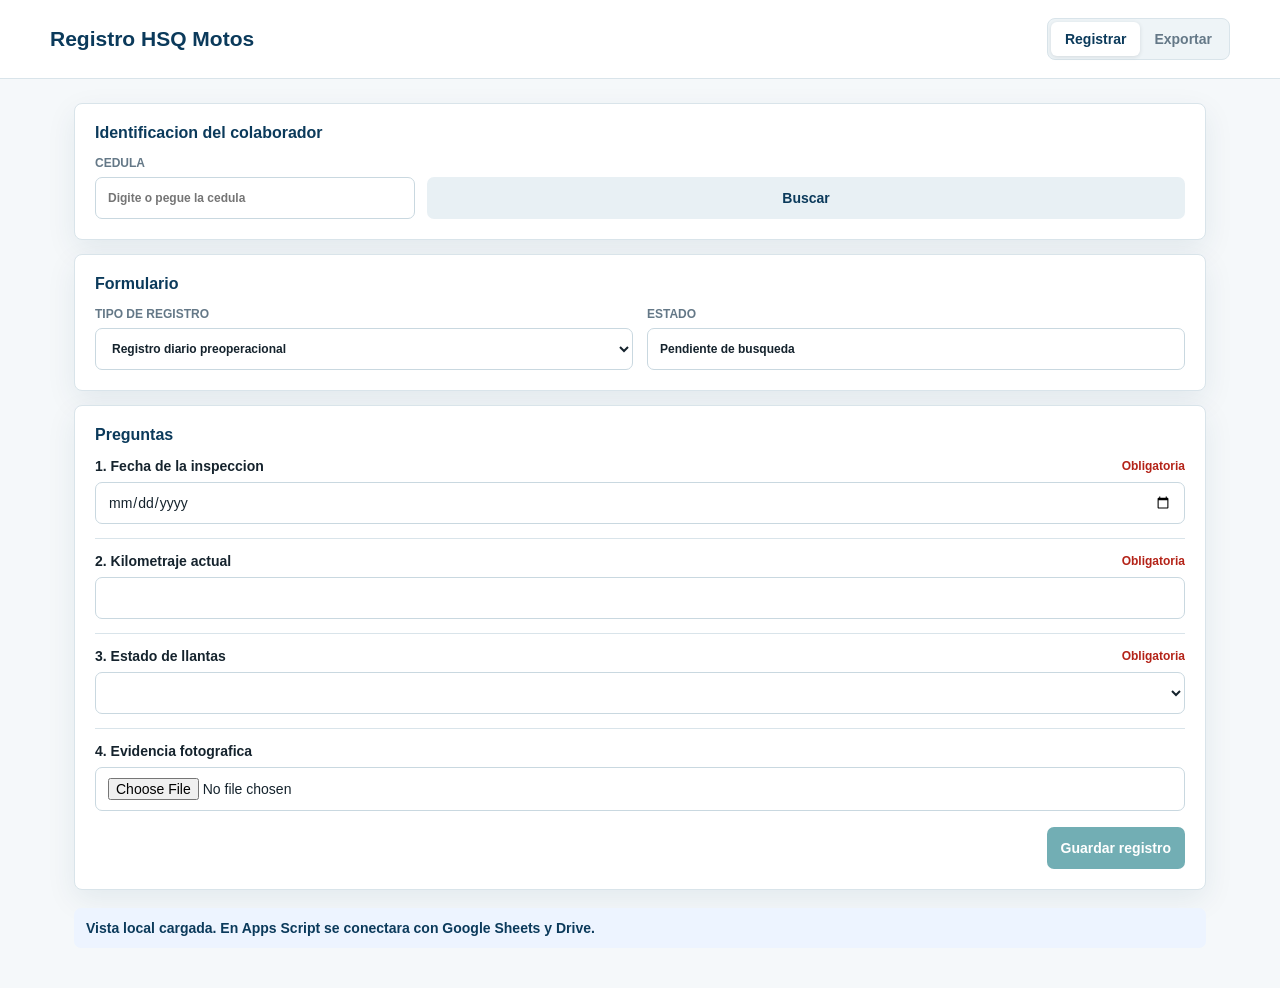
==== apps-script/Index.html @ 52447313 "Initial HSQ motorcycle registry app" ====
<!doctype html>
<html lang="es">
<head>
  <base target="_top">
  <meta charset="utf-8">
  <meta name="viewport" content="width=device-width, initial-scale=1">
  <title>Registro HSQ Motos</title>
  <style>
    :root {
      --bg: #f5f8fa;
      --panel: #ffffff;
      --text: #15232d;
      --muted: #647887;
      --line: #d9e4ea;
      --navy: #0b3a5b;
      --teal: #006d77;
      --teal-soft: #e3f4f3;
      --danger: #b42318;
      --ok: #087443;
      --shadow: 0 10px 30px rgba(11, 58, 91, 0.08);
    }

    * { box-sizing: border-box; }

    body {
      margin: 0;
      background: var(--bg);
      color: var(--text);
      font-family: Inter, "Segoe UI", Roboto, Arial, sans-serif;
      font-size: 14px;
    }

    header {
      background: var(--panel);
      border-bottom: 1px solid var(--line);
      padding: 18px 24px;
      position: sticky;
      top: 0;
      z-index: 5;
    }

    .header-inner {
      align-items: center;
      display: flex;
      gap: 20px;
      justify-content: space-between;
      margin: 0 auto;
      max-width: 1180px;
    }

    h1 {
      font-size: 21px;
      line-height: 1.2;
      margin: 0;
      color: var(--navy);
    }

    .tabs {
      background: #eef4f7;
      border: 1px solid var(--line);
      border-radius: 8px;
      display: flex;
      padding: 3px;
    }

    .tab {
      background: transparent;
      border: 0;
      border-radius: 6px;
      color: var(--muted);
      cursor: pointer;
      font: inherit;
      font-weight: 700;
      padding: 9px 14px;
    }

    .tab.active {
      background: var(--panel);
      color: var(--navy);
      box-shadow: 0 1px 4px rgba(21, 35, 45, 0.12);
    }

    main {
      display: grid;
      gap: 18px;
      margin: 24px auto 40px;
      max-width: 1180px;
      padding: 0 24px;
    }

    .panel {
      background: var(--panel);
      border: 1px solid var(--line);
      border-radius: 8px;
      box-shadow: var(--shadow);
      padding: 20px;
    }

    .grid {
      display: grid;
      gap: 14px;
    }

    .grid.two {
      grid-template-columns: repeat(2, minmax(0, 1fr));
    }

    .grid.three {
      grid-template-columns: repeat(3, minmax(0, 1fr));
    }

    label {
      color: var(--muted);
      display: grid;
      font-size: 12px;
      font-weight: 800;
      gap: 7px;
      letter-spacing: 0;
      text-transform: uppercase;
    }

    input,
    select,
    textarea {
      background: #fff;
      border: 1px solid #c9d8e0;
      border-radius: 7px;
      color: var(--text);
      font: inherit;
      min-height: 42px;
      padding: 10px 12px;
      width: 100%;
    }

    textarea {
      min-height: 92px;
      resize: vertical;
    }

    button.primary,
    button.secondary {
      border: 0;
      border-radius: 7px;
      cursor: pointer;
      font: inherit;
      font-weight: 800;
      min-height: 42px;
      padding: 10px 14px;
    }

    button.primary {
      background: var(--teal);
      color: #fff;
    }

    button.secondary {
      background: #e8f0f4;
      color: var(--navy);
    }

    button:disabled {
      cursor: not-allowed;
      opacity: 0.55;
    }

    .inline {
      align-items: end;
      display: grid;
      gap: 12px;
      grid-template-columns: minmax(220px, 320px) auto;
    }

    .person {
      background: var(--teal-soft);
      border: 1px solid #b6dddb;
      border-radius: 8px;
      display: none;
      gap: 10px;
      grid-template-columns: repeat(4, minmax(0, 1fr));
      padding: 14px;
    }

    .person.visible { display: grid; }

    .person strong {
      color: var(--navy);
      display: block;
      font-size: 12px;
      margin-bottom: 3px;
    }

    .question {
      border-top: 1px solid var(--line);
      display: grid;
      gap: 8px;
      padding-top: 14px;
    }

    .question:first-child {
      border-top: 0;
      padding-top: 0;
    }

    .question-title {
      align-items: center;
      display: flex;
      gap: 8px;
      justify-content: space-between;
    }

    .question-title span {
      color: var(--text);
      font-weight: 800;
      text-transform: none;
    }

    .required {
      color: var(--danger);
      font-size: 12px;
      font-weight: 800;
    }

    .hint {
      color: var(--muted);
      font-size: 12px;
      line-height: 1.4;
    }

    .checks {
      display: flex;
      flex-wrap: wrap;
      gap: 8px;
    }

    .checks label {
      align-items: center;
      background: #f7fafb;
      border: 1px solid var(--line);
      border-radius: 7px;
      display: flex;
      flex-direction: row;
      font-size: 13px;
      font-weight: 700;
      gap: 7px;
      min-height: 38px;
      padding: 8px 10px;
      text-transform: none;
    }

    .checks input {
      min-height: 0;
      width: auto;
    }

    .status {
      border-radius: 7px;
      display: none;
      font-weight: 800;
      padding: 12px;
    }

    .status.visible { display: block; }
    .status.ok { background: #e6f6ee; color: var(--ok); }
    .status.error { background: #feece9; color: var(--danger); }
    .status.info { background: #edf4ff; color: var(--navy); }

    .section-title {
      color: var(--navy);
      font-size: 16px;
      font-weight: 900;
      margin: 0 0 14px;
    }

    .hidden { display: none; }

    .actions {
      align-items: center;
      display: flex;
      gap: 10px;
      justify-content: flex-end;
      margin-top: 16px;
    }

    @media (max-width: 760px) {
      .header-inner,
      .grid.two,
      .grid.three,
      .inline,
      .person {
        grid-template-columns: 1fr;
      }

      .header-inner {
        align-items: stretch;
        display: grid;
      }

      main { padding: 0 14px; }
    }
  </style>
</head>
<body>
  <header>
    <div class="header-inner">
      <h1>Registro HSQ Motos</h1>
      <nav class="tabs" aria-label="Modulos">
        <button class="tab active" data-view="registro" type="button">Registrar</button>
        <button class="tab" data-view="exportar" type="button">Exportar</button>
      </nav>
    </div>
  </header>

  <main>
    <section id="view-registro" class="grid">
      <div class="panel">
        <p class="section-title">Identificacion del colaborador</p>
        <div class="inline">
          <label>Cedula
            <input id="cedula" inputmode="numeric" autocomplete="off" placeholder="Digite o pegue la cedula">
          </label>
          <button id="buscar" class="secondary" type="button">Buscar</button>
        </div>
        <div id="persona" class="person" aria-live="polite"></div>
      </div>

      <div class="panel">
        <p class="section-title">Formulario</p>
        <div class="grid two">
          <label>Tipo de registro
            <select id="formulario"></select>
          </label>
          <label>Estado
            <input id="estado" readonly value="Pendiente de busqueda">
          </label>
        </div>
      </div>

      <form id="registroForm" class="panel">
        <p class="section-title">Preguntas</p>
        <div id="questions" class="grid"></div>
        <div class="actions">
          <button id="guardar" class="primary" type="submit" disabled>Guardar registro</button>
        </div>
      </form>
    </section>

    <section id="view-exportar" class="panel hidden">
      <p class="section-title">Exportar respuestas</p>
      <div class="grid three">
        <label>Fecha inicial
          <input id="fechaInicio" type="date">
        </label>
        <label>Fecha final
          <input id="fechaFin" type="date">
        </label>
        <label>Formulario
          <select id="filtroFormularios" multiple size="4"></select>
        </label>
      </div>
      <div class="grid two" style="margin-top:14px">
        <label>Proyecto(s)
          <select id="filtroProyectos" multiple size="8"></select>
        </label>
        <label>Resultado
          <textarea readonly id="exportResult" placeholder="Aqui aparecera el enlace del exportable generado."></textarea>
        </label>
      </div>
      <div class="actions">
        <button id="exportar" class="primary" type="button">Generar exportable</button>
      </div>
    </section>

    <div id="status" class="status"></div>
  </main>

  <script>
    const state = {
      bootstrap: { formularios: [], proyectos: [] },
      persona: null,
      formData: null,
    };

    const demo = typeof google === 'undefined' || !google.script || !google.script.run;

    const $ = (id) => document.getElementById(id);

    document.querySelectorAll('.tab').forEach((tab) => {
      tab.addEventListener('click', () => {
        document.querySelectorAll('.tab').forEach((t) => t.classList.remove('active'));
        tab.classList.add('active');
        const view = tab.dataset.view;
        $('view-registro').classList.toggle('hidden', view !== 'registro');
        $('view-exportar').classList.toggle('hidden', view !== 'exportar');
      });
    });

    $('buscar').addEventListener('click', buscarPersona);
    $('formulario').addEventListener('change', cargarFormulario);
    $('registroForm').addEventListener('submit', guardarRegistro);
    $('exportar').addEventListener('click', generarExportable);

    init();

    function init() {
      if (demo) {
        state.bootstrap = demoBootstrap();
        fillBootstrap();
        showStatus('Vista local cargada. En Apps Script se conectara con Google Sheets y Drive.', 'info');
        cargarFormulario();
        return;
      }
      callServer('getBootstrap')
        .then((data) => {
          state.bootstrap = data;
          fillBootstrap();
          return cargarFormulario();
        })
        .catch(showError);
    }

    function fillBootstrap() {
      fillSelect($('formulario'), state.bootstrap.formularios, 'id_formulario', 'nombre_formulario');
      fillSelect($('filtroFormularios'), state.bootstrap.formularios, 'id_formulario', 'nombre_formulario');
      fillSelect($('filtroProyectos'), state.bootstrap.proyectos, 'proyecto_id', 'proyecto');
      const today = new Date().toISOString().slice(0, 10);
      $('fechaInicio').value = today;
      $('fechaFin').value = today;
    }

    function fillSelect(select, rows, valueKey, labelKey) {
      select.innerHTML = rows.map((row) => {
        const value = escapeHtml(row[valueKey]);
        const label = escapeHtml(row[labelKey]);
        return `<option value="${value}">${label}</option>`;
      }).join('');
    }

    function buscarPersona() {
      const cedula = $('cedula').value.trim();
      if (!cedula) return showStatus('Digite una cedula.', 'error');
      if (demo) {
        renderPersona({
          encontrado: true,
          activo: true,
          mensaje: 'Activo habilitado para registro.',
          datos: {
            cedula,
            nombre: 'EJEMPLO COLABORADOR',
            cargo: 'QUICKER - MENSAJERO',
            proyecto: 'Proyecto de ejemplo',
            ciudad: 'MEDELLIN',
            placa_moto: 'ABC12D',
          },
        });
        return;
      }
      callServer('buscarActivo', cedula).then(renderPersona).catch(showError);
    }

    function renderPersona(resp) {
      if (!resp.encontrado) {
        state.persona = null;
        $('persona').classList.remove('visible');
        $('estado').value = resp.mensaje;
        $('guardar').disabled = true;
        return showStatus(resp.mensaje, 'error');
      }
      state.persona = resp.datos;
      $('persona').innerHTML = [
        info('Nombre', resp.datos.nombre),
        info('Proyecto', resp.datos.proyecto),
        info('Ciudad', resp.datos.ciudad),
        info('Cargo', resp.datos.cargo),
      ].join('');
      $('persona').classList.add('visible');
      $('estado').value = resp.mensaje;
      $('guardar').disabled = !resp.activo;
      showStatus(resp.mensaje, resp.activo ? 'ok' : 'error');
    }

    function info(label, value) {
      return `<div><strong>${escapeHtml(label)}</strong>${escapeHtml(value || '')}</div>`;
    }

    function cargarFormulario() {
      const id = $('formulario').value;
      if (!id) return Promise.resolve();
      if (demo) {
        state.formData = demoFormData(id);
        renderQuestions();
        return Promise.resolve();
      }
      return callServer('cargarFormulario', id)
        .then((data) => {
          state.formData = data;
          renderQuestions();
        })
        .catch(showError);
    }

    function renderQuestions() {
      const data = state.formData;
      if (!data) return;
      $('questions').innerHTML = data.preguntas.map(renderQuestion).join('');
    }

    function renderQuestion(q) {
      const required = String(q.obligatorio).toUpperCase() === 'SI';
      const label = `
        <div class="question-title">
          <span>${escapeHtml(q.orden)}. ${escapeHtml(q.pregunta)}</span>
          ${required ? '<b class="required">Obligatoria</b>' : ''}
        </div>`;
      const help = q.ayuda ? `<div class="hint">${escapeHtml(q.ayuda)}</div>` : '';
      return `<div class="question" data-question="${escapeHtml(q.id_pregunta)}">${label}${renderInput(q, required)}${help}</div>`;
    }

    function renderInput(q, required) {
      const id = escapeHtml(q.id_pregunta);
      const req = required ? 'required' : '';
      const options = state.formData.opciones[q.grupo_opciones] || [];
      if (q.tipo_respuesta === 'parrafo') return `<textarea name="${id}" ${req}></textarea>`;
      if (q.tipo_respuesta === 'numero') return `<input name="${id}" type="number" ${req}>`;
      if (q.tipo_respuesta === 'fecha') return `<input name="${id}" type="date" ${req}>`;
      if (q.tipo_respuesta === 'hora') return `<input name="${id}" type="time" ${req}>`;
      if (q.tipo_respuesta === 'archivo') return `<input name="${id}" type="file" accept="image/*,.pdf" ${req}>`;
      if (q.tipo_respuesta === 'si_no') {
        return `<select name="${id}" ${req}><option value=""></option><option>SI</option><option>NO</option></select>`;
      }
      if (q.tipo_respuesta === 'desplegable') {
        return `<select name="${id}" ${req}><option value=""></option>${options.map((o) => `<option>${escapeHtml(o)}</option>`).join('')}</select>`;
      }
      if (q.tipo_respuesta === 'checkbox') {
        return `<div class="checks">${options.map((o) => `<label><input type="checkbox" name="${id}" value="${escapeHtml(o)}">${escapeHtml(o)}</label>`).join('')}</div>`;
      }
      return `<input name="${id}" type="text" ${req}>`;
    }

    async function guardarRegistro(event) {
      event.preventDefault();
      if (!state.persona) return showStatus('Primero busque una cedula activa.', 'error');
      const form = event.currentTarget;
      const respuestas = {};
      const archivos = [];

      for (const q of state.formData.preguntas) {
        const nodes = Array.from(form.querySelectorAll(`[name="${cssEscape(q.id_pregunta)}"]`));
        if (q.tipo_respuesta === 'checkbox') {
          respuestas[q.id_pregunta] = nodes.filter((n) => n.checked).map((n) => n.value);
        } else if (q.tipo_respuesta === 'archivo') {
          const file = nodes[0] && nodes[0].files[0];
          if (file) archivos.push(await fileToPayload(q.id_pregunta, file));
        } else {
          respuestas[q.id_pregunta] = nodes[0] ? nodes[0].value : '';
        }
      }

      const payload = {
        cedula: $('cedula').value.trim(),
        id_formulario: $('formulario').value,
        respuestas,
        archivos,
      };

      $('guardar').disabled = true;
      showStatus('Guardando registro...', 'info');
      if (demo) {
        setTimeout(() => {
          $('guardar').disabled = false;
          showStatus('Registro demo guardado correctamente.', 'ok');
        }, 500);
        return;
      }
      callServer('guardarRegistro', payload)
        .then((resp) => {
          form.reset();
          showStatus(`Registro ${resp.idRegistro} guardado. Estado: ${resp.estado}`, resp.alertas.length ? 'info' : 'ok');
        })
        .catch(showError)
        .finally(() => {
          $('guardar').disabled = false;
        });
    }

    function generarExportable() {
      const filtros = {
        fechaInicio: $('fechaInicio').value,
        fechaFin: $('fechaFin').value,
        proyectos: selectedValues($('filtroProyectos')),
        formularios: selectedValues($('filtroFormularios')),
      };
      $('exportResult').value = 'Generando exportable...';
      if (demo) {
        $('exportResult').value = 'Demo: en Apps Script aqui se mostrara el enlace de descarga CSV.';
        return;
      }
      callServer('generarExportable', filtros)
        .then((resp) => {
          $('exportResult').value = `${resp.nombre}\nFilas: ${resp.filas}\nColumnas: ${resp.columnas}\n${resp.url}`;
        })
        .catch((err) => {
          $('exportResult').value = err.message || String(err);
        });
    }

    function selectedValues(select) {
      return Array.from(select.selectedOptions).map((o) => o.value);
    }

    function fileToPayload(idPregunta, file) {
      return new Promise((resolve, reject) => {
        const reader = new FileReader();
        reader.onload = () => resolve({
          id_pregunta: idPregunta,
          nombre: file.name,
          tipo: file.type,
          dataUrl: reader.result,
        });
        reader.onerror = reject;
        reader.readAsDataURL(file);
      });
    }

    function callServer(name, ...args) {
      return new Promise((resolve, reject) => {
        google.script.run
          .withSuccessHandler(resolve)
          .withFailureHandler(reject)[name](...args);
      });
    }

    function showStatus(message, type) {
      const node = $('status');
      node.className = `status visible ${type}`;
      node.textContent = message;
    }

    function showError(err) {
      showStatus(err && err.message ? err.message : String(err), 'error');
    }

    function escapeHtml(value) {
      return String(value ?? '').replace(/[&<>"']/g, (c) => ({
        '&': '&amp;',
        '<': '&lt;',
        '>': '&gt;',
        '"': '&quot;',
        "'": '&#39;',
      }[c]));
    }

    function cssEscape(value) {
      return String(value).replace(/"/g, '\\"');
    }

    function demoBootstrap() {
      return {
        formularios: [
          { id_formulario: 'PREOPERACIONAL', nombre_formulario: 'Registro diario preoperacional' },
          { id_formulario: 'LIMPIEZA_MOTO', nombre_formulario: 'Limpieza y desinfeccion de la moto' },
        ],
        proyectos: [
          { proyecto_id: '432', proyecto: 'ICONTEC - INT. COL NORMAS TECNICAS' },
          { proyecto_id: '440', proyecto: 'GASES LINDE COLOMBIA S.A.' },
        ],
      };
    }

    function demoFormData(id) {
      const common = {
        formulario: { id_formulario: id },
        opciones: {
          cumple_no_cumple_na: ['Cumple', 'No cumple', 'No aplica'],
          nivel_combustible: ['Lleno', 'Medio', 'Bajo'],
          productos_limpieza: ['Agua y jabon', 'Desinfectante', 'Alcohol', 'Otro'],
        },
      };
      common.preguntas = id === 'PREOPERACIONAL'
        ? [
          { id_pregunta: 'PRE_001', orden: 1, pregunta: 'Fecha de la inspeccion', tipo_respuesta: 'fecha', obligatorio: 'SI' },
          { id_pregunta: 'PRE_003', orden: 2, pregunta: 'Kilometraje actual', tipo_respuesta: 'numero', obligatorio: 'SI' },
          { id_pregunta: 'PRE_005', orden: 3, pregunta: 'Estado de llantas', tipo_respuesta: 'desplegable', obligatorio: 'SI', grupo_opciones: 'cumple_no_cumple_na' },
          { id_pregunta: 'PRE_013', orden: 4, pregunta: 'Evidencia fotografica', tipo_respuesta: 'archivo', obligatorio: 'NO' },
        ]
        : [
          { id_pregunta: 'LIM_001', orden: 1, pregunta: 'Fecha de limpieza', tipo_respuesta: 'fecha', obligatorio: 'SI' },
          { id_pregunta: 'LIM_008', orden: 2, pregunta: 'Productos utilizados', tipo_respuesta: 'checkbox', obligatorio: 'SI', grupo_opciones: 'productos_limpieza' },
          { id_pregunta: 'LIM_010', orden: 3, pregunta: 'Evidencia despues de la limpieza', tipo_respuesta: 'archivo', obligatorio: 'SI' },
        ];
      return common;
    }
  </script>
</body>
</html>
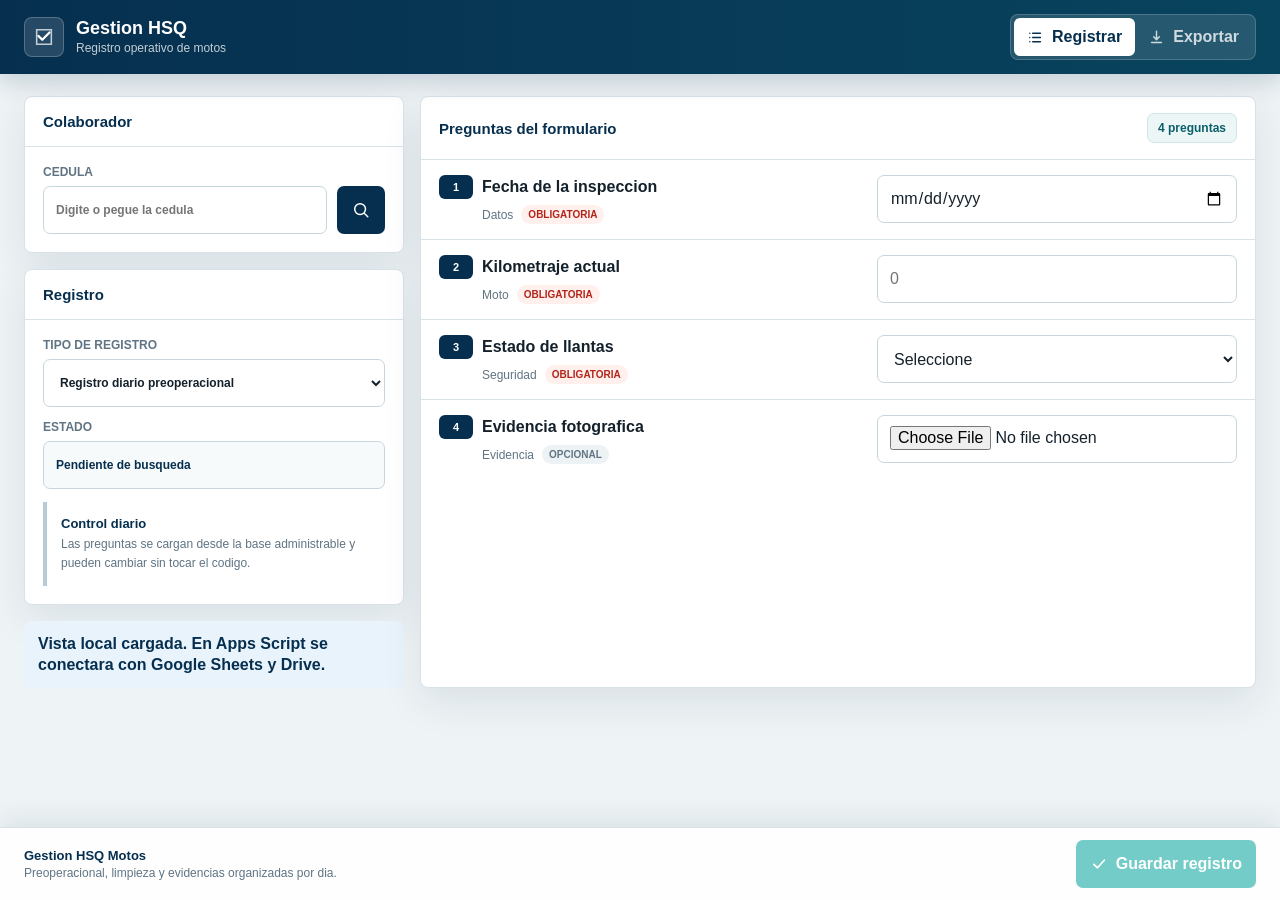
==== commit 0d43086d: "Improve mobile readability for couriers" ====
--- a/apps-script/Index.html
+++ b/apps-script/Index.html
@@ -4,118 +4,207 @@
   <base target="_top">
   <meta charset="utf-8">
   <meta name="viewport" content="width=device-width, initial-scale=1">
-  <title>Registro HSQ Motos</title>
+  <title>Gestion HSQ</title>
   <style>
     :root {
-      --bg: #f5f8fa;
-      --panel: #ffffff;
-      --text: #15232d;
-      --muted: #647887;
-      --line: #d9e4ea;
-      --navy: #0b3a5b;
-      --teal: #006d77;
-      --teal-soft: #e3f4f3;
+      --bg: #eef3f5;
+      --surface: #ffffff;
+      --surface-2: #f7fafb;
+      --ink: #14212b;
+      --muted: #607483;
+      --line: #d8e3e8;
+      --line-strong: #b8cbd4;
+      --brand: #062f4f;
+      --brand-2: #0b5e6b;
+      --accent: #00a399;
+      --accent-dark: #007f78;
+      --success: #087443;
       --danger: #b42318;
-      --ok: #087443;
-      --shadow: 0 10px 30px rgba(11, 58, 91, 0.08);
+      --warning: #b7791f;
+      --shadow: 0 14px 40px rgba(6, 47, 79, 0.09);
+      --radius: 8px;
+      --touch-control: 60px;
     }
 
     * { box-sizing: border-box; }
+
+    html { min-height: 100%; }
 
     body {
       margin: 0;
+      min-height: 100%;
       background: var(--bg);
-      color: var(--text);
-      font-family: Inter, "Segoe UI", Roboto, Arial, sans-serif;
-      font-size: 14px;
-    }
-
-    header {
-      background: var(--panel);
-      border-bottom: 1px solid var(--line);
-      padding: 18px 24px;
+      color: var(--ink);
+      font-family: "Segoe UI", Roboto, Arial, sans-serif;
+      font-size: 16px;
+      letter-spacing: 0;
+      overflow-x: hidden;
+    }
+
+    button,
+    input,
+    select,
+    textarea {
+      font: inherit;
+    }
+
+    .app-shell {
+      min-height: 100vh;
+      padding-bottom: 86px;
+    }
+
+    .topbar {
+      background: linear-gradient(90deg, var(--brand), #08445e);
+      color: #fff;
       position: sticky;
       top: 0;
-      z-index: 5;
-    }
-
-    .header-inner {
+      z-index: 10;
+      box-shadow: 0 8px 24px rgba(6, 47, 79, 0.18);
+    }
+
+    .topbar-inner {
+      align-items: center;
+      display: grid;
+      gap: 18px;
+      grid-template-columns: 1fr auto;
+      margin: 0 auto;
+      max-width: 1280px;
+      padding: 14px 24px;
+    }
+
+    .brand {
       align-items: center;
       display: flex;
-      gap: 20px;
-      justify-content: space-between;
-      margin: 0 auto;
-      max-width: 1180px;
-    }
-
-    h1 {
-      font-size: 21px;
-      line-height: 1.2;
+      gap: 12px;
+      min-width: 0;
+    }
+
+    .brand-mark {
+      align-items: center;
+      background: rgba(255, 255, 255, 0.13);
+      border: 1px solid rgba(255, 255, 255, 0.22);
+      border-radius: 8px;
+      display: grid;
+      height: 40px;
+      justify-items: center;
+      width: 40px;
+    }
+
+    .brand-mark svg {
+      height: 22px;
+      width: 22px;
+    }
+
+    .brand h1 {
+      font-size: 18px;
+      line-height: 1.1;
       margin: 0;
-      color: var(--navy);
+    }
+
+    .brand p {
+      color: rgba(255, 255, 255, 0.76);
+      font-size: 12px;
+      margin: 3px 0 0;
     }
 
     .tabs {
-      background: #eef4f7;
-      border: 1px solid var(--line);
+      background: rgba(255, 255, 255, 0.12);
+      border: 1px solid rgba(255, 255, 255, 0.18);
       border-radius: 8px;
       display: flex;
       padding: 3px;
     }
 
     .tab {
+      align-items: center;
       background: transparent;
       border: 0;
       border-radius: 6px;
-      color: var(--muted);
+      color: rgba(255, 255, 255, 0.78);
       cursor: pointer;
-      font: inherit;
-      font-weight: 700;
-      padding: 9px 14px;
+      display: inline-flex;
+      font-weight: 800;
+      gap: 8px;
+      min-height: 38px;
+      padding: 8px 13px;
+    }
+
+    .tab svg {
+      height: 17px;
+      width: 17px;
     }
 
     .tab.active {
-      background: var(--panel);
-      color: var(--navy);
-      box-shadow: 0 1px 4px rgba(21, 35, 45, 0.12);
+      background: #fff;
+      color: var(--brand);
     }
 
     main {
+      margin: 0 auto;
+      max-width: 1280px;
+      padding: 22px 24px 0;
+    }
+
+    .workgrid {
       display: grid;
-      gap: 18px;
-      margin: 24px auto 40px;
-      max-width: 1180px;
-      padding: 0 24px;
+      gap: 16px;
+      grid-template-columns: minmax(280px, 380px) minmax(0, 1fr);
+    }
+
+    .stack {
+      display: grid;
+      gap: 16px;
     }
 
     .panel {
-      background: var(--panel);
+      background: var(--surface);
       border: 1px solid var(--line);
-      border-radius: 8px;
+      border-radius: var(--radius);
       box-shadow: var(--shadow);
-      padding: 20px;
-    }
-
-    .grid {
+      min-width: 0;
+    }
+
+    .panel-head {
+      align-items: center;
+      border-bottom: 1px solid var(--line);
+      display: flex;
+      flex-wrap: wrap;
+      gap: 12px;
+      justify-content: space-between;
+      padding: 16px 18px;
+    }
+
+    .panel-title {
+      color: var(--brand);
+      font-size: 15px;
+      font-weight: 900;
+      margin: 0;
+    }
+
+    .panel-body {
+      padding: 18px;
+    }
+
+    .field-grid {
       display: grid;
-      gap: 14px;
-    }
-
-    .grid.two {
+      gap: 13px;
+    }
+
+    .field-grid.two {
       grid-template-columns: repeat(2, minmax(0, 1fr));
     }
 
-    .grid.three {
+    .field-grid.three {
       grid-template-columns: repeat(3, minmax(0, 1fr));
     }
 
-    label {
+    label.field {
       color: var(--muted);
       display: grid;
       font-size: 12px;
-      font-weight: 800;
+      font-weight: 900;
       gap: 7px;
-      letter-spacing: 0;
+      min-width: 0;
       text-transform: uppercase;
     }
 
@@ -123,13 +212,27 @@
     select,
     textarea {
       background: #fff;
-      border: 1px solid #c9d8e0;
+      border: 1px solid #c7d6de;
       border-radius: 7px;
-      color: var(--text);
-      font: inherit;
-      min-height: 42px;
+      color: var(--ink);
+      min-height: 48px;
+      min-width: 0;
+      outline: none;
       padding: 10px 12px;
       width: 100%;
+    }
+
+    input:focus,
+    select:focus,
+    textarea:focus {
+      border-color: var(--accent);
+      box-shadow: 0 0 0 3px rgba(0, 163, 153, 0.14);
+    }
+
+    input[readonly] {
+      background: var(--surface-2);
+      color: var(--brand);
+      font-weight: 800;
     }
 
     textarea {
@@ -137,25 +240,54 @@
       resize: vertical;
     }
 
-    button.primary,
-    button.secondary {
+    .lookup-row {
+      align-items: end;
+      display: grid;
+      gap: 10px;
+      grid-template-columns: minmax(0, 1fr) 48px;
+    }
+
+    .icon-button,
+    .primary,
+    .secondary {
+      align-items: center;
       border: 0;
       border-radius: 7px;
       cursor: pointer;
-      font: inherit;
-      font-weight: 800;
-      min-height: 42px;
+      display: inline-flex;
+      font-weight: 900;
+      gap: 8px;
+      justify-content: center;
+      min-height: 48px;
       padding: 10px 14px;
     }
 
-    button.primary {
-      background: var(--teal);
+    .icon-button {
+      background: var(--brand);
       color: #fff;
-    }
-
-    button.secondary {
-      background: #e8f0f4;
-      color: var(--navy);
+      padding: 0;
+    }
+
+    .icon-button svg,
+    .primary svg,
+    .secondary svg {
+      height: 18px;
+      width: 18px;
+    }
+
+    .primary {
+      background: var(--accent);
+      color: #fff;
+    }
+
+    .primary:hover,
+    .icon-button:hover {
+      background: var(--accent-dark);
+    }
+
+    .secondary {
+      background: #e8f0f3;
+      color: var(--brand);
     }
 
     button:disabled {
@@ -163,61 +295,150 @@
       opacity: 0.55;
     }
 
-    .inline {
-      align-items: end;
-      display: grid;
-      gap: 12px;
-      grid-template-columns: minmax(220px, 320px) auto;
-    }
-
     .person {
-      background: var(--teal-soft);
-      border: 1px solid #b6dddb;
-      border-radius: 8px;
+      border-top: 1px solid var(--line);
       display: none;
       gap: 10px;
-      grid-template-columns: repeat(4, minmax(0, 1fr));
+      margin-top: 16px;
+      padding-top: 16px;
+    }
+
+    .person.visible {
+      display: grid;
+    }
+
+    .data-line {
+      background: var(--surface-2);
+      border: 1px solid var(--line);
+      border-radius: 7px;
+      padding: 10px;
+    }
+
+    .data-line strong {
+      color: var(--muted);
+      display: block;
+      font-size: 10px;
+      margin-bottom: 4px;
+      text-transform: uppercase;
+    }
+
+    .data-line span {
+      color: var(--ink);
+      font-weight: 800;
+      overflow-wrap: anywhere;
+    }
+
+    .status-card {
+      border-left: 4px solid var(--line-strong);
       padding: 14px;
     }
 
-    .person.visible { display: grid; }
-
-    .person strong {
-      color: var(--navy);
+    .status-card strong {
+      color: var(--brand);
       display: block;
+      font-size: 13px;
+      margin-bottom: 3px;
+    }
+
+    .status-card span {
+      color: var(--muted);
       font-size: 12px;
-      margin-bottom: 3px;
+      line-height: 1.4;
+    }
+
+    .questions-toolbar {
+      align-items: center;
+      display: flex;
+      gap: 10px;
+      justify-content: space-between;
+    }
+
+    .counter {
+      background: #edf6f6;
+      border: 1px solid #cce7e5;
+      border-radius: 7px;
+      color: var(--brand-2);
+      font-size: 12px;
+      font-weight: 900;
+      max-width: 100%;
+      padding: 7px 10px;
+    }
+
+    .questions {
+      display: grid;
     }
 
     .question {
+      align-items: start;
       border-top: 1px solid var(--line);
       display: grid;
-      gap: 8px;
-      padding-top: 14px;
+      gap: 14px;
+      grid-template-columns: minmax(0, 1fr) minmax(240px, 360px);
+      padding: 15px 18px;
     }
 
     .question:first-child {
       border-top: 0;
-      padding-top: 0;
+    }
+
+    .question-meta {
+      display: grid;
+      gap: 6px;
     }
 
     .question-title {
       align-items: center;
       display: flex;
+      gap: 9px;
+      line-height: 1.35;
+    }
+
+    .question-index {
+      align-items: center;
+      background: var(--brand);
+      border-radius: 6px;
+      color: #fff;
+      display: inline-grid;
+      flex: 0 0 auto;
+      font-size: 11px;
+      font-weight: 900;
+      height: 24px;
+      justify-items: center;
+      width: 34px;
+    }
+
+    .question-title span:last-child {
+      color: var(--ink);
+      font-weight: 850;
+    }
+
+    .question-sub {
+      align-items: center;
+      color: var(--muted);
+      display: flex;
+      flex-wrap: wrap;
+      font-size: 12px;
       gap: 8px;
-      justify-content: space-between;
-    }
-
-    .question-title span {
-      color: var(--text);
-      font-weight: 800;
-      text-transform: none;
+      padding-left: 43px;
+    }
+
+    .required,
+    .optional {
+      border-radius: 999px;
+      font-size: 10px;
+      font-weight: 900;
+      padding: 4px 7px;
+      text-transform: uppercase;
     }
 
     .required {
+      background: #fff0ee;
       color: var(--danger);
-      font-size: 12px;
-      font-weight: 800;
+    }
+
+    .optional {
+      background: #edf2f5;
+      color: var(--muted);
     }
 
     .hint {
@@ -234,17 +455,16 @@
 
     .checks label {
       align-items: center;
-      background: #f7fafb;
+      background: var(--surface-2);
       border: 1px solid var(--line);
       border-radius: 7px;
+      color: var(--ink);
       display: flex;
-      flex-direction: row;
       font-size: 13px;
-      font-weight: 700;
+      font-weight: 800;
       gap: 7px;
       min-height: 38px;
       padding: 8px 10px;
-      text-transform: none;
     }
 
     .checks input {
@@ -255,123 +475,639 @@
     .status {
       border-radius: 7px;
       display: none;
-      font-weight: 800;
-      padding: 12px;
-    }
-
-    .status.visible { display: block; }
-    .status.ok { background: #e6f6ee; color: var(--ok); }
-    .status.error { background: #feece9; color: var(--danger); }
-    .status.info { background: #edf4ff; color: var(--navy); }
-
-    .section-title {
-      color: var(--navy);
-      font-size: 16px;
-      font-weight: 900;
-      margin: 0 0 14px;
-    }
-
-    .hidden { display: none; }
-
-    .actions {
+      font-weight: 850;
+      line-height: 1.35;
+      padding: 12px 14px;
+    }
+
+    .status.visible {
+      display: block;
+    }
+
+    .status.ok {
+      background: #e6f6ee;
+      color: var(--success);
+    }
+
+    .status.error {
+      background: #feece9;
+      color: var(--danger);
+    }
+
+    .status.info {
+      background: #e9f3fb;
+      color: var(--brand);
+    }
+
+    .bottom-bar {
+      background: rgba(255, 255, 255, 0.92);
+      border-top: 1px solid var(--line);
+      bottom: 0;
+      box-shadow: 0 -8px 26px rgba(6, 47, 79, 0.08);
+      position: fixed;
+      width: 100%;
+      z-index: 8;
+    }
+
+    .bottom-inner {
       align-items: center;
       display: flex;
+      gap: 14px;
+      justify-content: space-between;
+      margin: 0 auto;
+      max-width: 1280px;
+      padding: 12px 24px;
+    }
+
+    .bottom-copy {
+      color: var(--muted);
+      font-size: 12px;
+      line-height: 1.4;
+    }
+
+    .bottom-copy strong {
+      color: var(--brand);
+      display: block;
+      font-size: 13px;
+    }
+
+    .export-layout {
+      display: grid;
+      gap: 16px;
+      grid-template-columns: minmax(0, 1fr) minmax(300px, 420px);
+    }
+
+    .hidden {
+      display: none !important;
+    }
+
+    @media (max-width: 980px) {
+      .workgrid,
+      .export-layout,
+      .field-grid.two,
+      .field-grid.three,
+      .question {
+        grid-template-columns: 1fr;
+      }
+
+      .question-sub {
+        padding-left: 0;
+      }
+    }
+
+    @media (max-width: 700px) {
+      body,
+      .app-shell,
+      .topbar,
+      .bottom-bar,
+      main,
+      .panel,
+      .status {
+        max-width: 100vw;
+      }
+
+      .topbar-inner,
+      .bottom-inner {
+        align-items: stretch;
+        grid-template-columns: 1fr;
+        max-width: 100%;
+        width: 100%;
+      }
+
+      .topbar-inner {
+        display: grid;
+      }
+
+      .tabs {
+        width: 100%;
+      }
+
+      .tab {
+        flex: 1;
+      }
+
+      main {
+        margin: 0;
+        padding: 14px 12px 0;
+        width: 100%;
+      }
+
+      .panel,
+      .status {
+        max-width: calc(100dvw - 24px);
+        width: calc(100dvw - 24px);
+      }
+
+      .topbar-inner,
+      .bottom-inner {
+        padding-left: 12px;
+        padding-right: 12px;
+      }
+
+      .panel-head,
+      .panel-body,
+      .question {
+        padding-left: 14px;
+        padding-right: 14px;
+        width: 100%;
+      }
+
+      .lookup-row {
+        grid-template-columns: 1fr;
+      }
+
+      .icon-button {
+        width: 100%;
+      }
+
+      .bottom-inner {
+        display: grid;
+        padding: 10px 12px;
+      }
+
+      .primary {
+        width: 100%;
+      }
+    }
+
+    @media (max-width: 1100px) {
+      body {
+        font-size: 17px;
+        line-height: 1.45;
+      }
+
+      .app-shell {
+        padding-bottom: 104px;
+      }
+
+      .topbar-inner {
+        gap: 12px;
+        padding-bottom: 12px;
+        padding-top: 12px;
+      }
+
+      .brand-mark {
+        height: 44px;
+        width: 44px;
+      }
+
+      .brand h1 {
+        font-size: 20px;
+      }
+
+      .brand p {
+        font-size: 13px;
+      }
+
+      .tabs {
+        min-height: 52px;
+      }
+
+      .tab {
+        font-size: 16px;
+        min-height: 46px;
+        padding: 11px 14px;
+      }
+
+      main {
+        padding-top: 16px;
+      }
+
+      .panel {
+        border-radius: 8px;
+        box-shadow: 0 8px 22px rgba(6, 47, 79, 0.08);
+      }
+
+      .panel-head {
+        padding: 18px 16px;
+      }
+
+      .panel-title {
+        font-size: 19px;
+      }
+
+      .panel-body {
+        padding: 18px 16px;
+      }
+
+      label.field {
+        font-size: 13px;
+        gap: 9px;
+      }
+
+      input,
+      select,
+      textarea {
+        border-radius: 8px;
+        font-size: 17px;
+        min-height: 58px;
+        padding: 15px 14px;
+      }
+
+      textarea {
+        min-height: 118px;
+      }
+
+      .lookup-row {
+        grid-template-columns: 1fr;
+      }
+
+      .icon-button,
+      .secondary {
+        min-height: 58px;
+        width: 100%;
+      }
+
+      .status-card {
+        padding: 16px;
+      }
+
+      .status-card strong {
+        font-size: 16px;
+      }
+
+      .status-card span,
+      .data-line span,
+      .bottom-copy {
+        font-size: 15px;
+        overflow-wrap: anywhere;
+      }
+
+      .data-line {
+        padding: 13px;
+      }
+
+      .data-line strong {
+        font-size: 12px;
+      }
+
+      .questions-toolbar {
+        align-items: flex-start;
+        gap: 10px;
+      }
+
+      .counter {
+        font-size: 14px;
+        padding: 8px 11px;
+      }
+
+      .question {
+        gap: 12px;
+        grid-template-columns: 1fr;
+        padding: 20px 16px;
+      }
+
+      .question-title {
+        align-items: flex-start;
+        gap: 11px;
+      }
+
+      .question-index {
+        border-radius: 7px;
+        font-size: 14px;
+        height: 34px;
+        width: 42px;
+      }
+
+      .question-title span:last-child {
+        font-size: 18px;
+        line-height: 1.35;
+      }
+
+      .question-sub {
+        font-size: 14px;
+        gap: 8px;
+        padding-left: 53px;
+      }
+
+      .required,
+      .optional {
+        font-size: 11px;
+        padding: 5px 8px;
+      }
+
+      .hint {
+        display: block;
+        flex-basis: 100%;
+        font-size: 14px;
+      }
+
+      .checks {
+        display: grid;
+        grid-template-columns: 1fr;
+      }
+
+      .checks label {
+        font-size: 16px;
+        min-height: 52px;
+        padding: 12px 13px;
+      }
+
+      .bottom-inner {
+        gap: 10px;
+        padding-bottom: 10px;
+        padding-top: 10px;
+      }
+
+      .bottom-copy strong {
+        font-size: 15px;
+      }
+
+      .bottom-copy {
+        display: none;
+      }
+
+      .primary {
+        font-size: 18px;
+        min-height: 58px;
+        width: 100%;
+      }
+    }
+
+    @media (max-width: 700px) {
+      .brand h1 {
+        font-size: 19px;
+      }
+
+      .brand p {
+        display: none;
+      }
+
+      .tabs {
+        width: 100%;
+        display: grid;
+        grid-template-columns: repeat(2, minmax(0, 1fr));
+      }
+
+      .tab {
+        flex: 1;
+        justify-content: center;
+        min-width: 0;
+        padding-left: 8px;
+        padding-right: 8px;
+        width: 100%;
+      }
+
+      .question-sub {
+        padding-left: 0;
+      }
+
+    }
+    body.mobile-mode {
+      font-size: 18px;
+      line-height: 1.5;
+    }
+
+    .mobile-mode .app-shell {
+      padding-bottom: 96px;
+    }
+
+    .mobile-mode .topbar-inner {
+      display: grid;
+      gap: 12px;
+      grid-template-columns: 1fr;
+      max-width: 100%;
+      padding: 12px;
+    }
+
+    .mobile-mode .brand h1 {
+      font-size: 21px;
+    }
+
+    .mobile-mode .brand p {
+      display: none;
+    }
+
+    .mobile-mode .tabs {
+      display: grid;
+      grid-template-columns: 1fr;
+      width: 100%;
+    }
+
+    .mobile-mode .tab[data-view="exportar"] {
+      display: none;
+    }
+
+    .mobile-mode .tab {
+      font-size: 17px;
+      justify-content: center;
+      min-height: 54px;
+      min-width: 0;
+      padding: 12px 8px;
+      width: 100%;
+    }
+
+    .mobile-mode main {
+      margin: 0;
+      max-width: none;
+      padding: 14px 12px 0;
+      width: 100%;
+    }
+
+    .mobile-mode .workgrid,
+    .mobile-mode .export-layout,
+    .mobile-mode .field-grid.two,
+    .mobile-mode .field-grid.three,
+    .mobile-mode .question {
+      grid-template-columns: 1fr;
+    }
+
+    .mobile-mode .panel,
+    .mobile-mode .status {
+      width: 100%;
+    }
+
+    .mobile-mode .panel-head,
+    .mobile-mode .panel-body,
+    .mobile-mode .question {
+      padding-left: 16px;
+      padding-right: 16px;
+    }
+
+    .mobile-mode .panel-title {
+      font-size: 21px;
+    }
+
+    .mobile-mode label.field {
+      font-size: 14px;
       gap: 10px;
-      justify-content: flex-end;
-      margin-top: 16px;
-    }
-
-    @media (max-width: 760px) {
-      .header-inner,
-      .grid.two,
-      .grid.three,
-      .inline,
-      .person {
-        grid-template-columns: 1fr;
-      }
-
-      .header-inner {
-        align-items: stretch;
-        display: grid;
-      }
-
-      main { padding: 0 14px; }
+    }
+
+    .mobile-mode input,
+    .mobile-mode select,
+    .mobile-mode textarea,
+    .mobile-mode .icon-button,
+    .mobile-mode .primary,
+    .mobile-mode .secondary {
+      font-size: 18px;
+      min-height: var(--touch-control);
+    }
+
+    .mobile-mode .lookup-row {
+      grid-template-columns: 1fr;
+    }
+
+    .mobile-mode .question {
+      gap: 14px;
+      padding-bottom: 22px;
+      padding-top: 22px;
+    }
+
+    .mobile-mode .question-index {
+      font-size: 15px;
+      height: 36px;
+      width: 44px;
+    }
+
+    .mobile-mode .question-title span:last-child {
+      font-size: 19px;
+      line-height: 1.35;
+    }
+
+    .mobile-mode .question-sub,
+    .mobile-mode .hint {
+      font-size: 15px;
+      padding-left: 0;
+    }
+
+    .mobile-mode .bottom-copy {
+      display: none;
+    }
+
+    .mobile-mode .status-card {
+      display: none;
     }
   </style>
 </head>
 <body>
-  <header>
-    <div class="header-inner">
-      <h1>Registro HSQ Motos</h1>
-      <nav class="tabs" aria-label="Modulos">
-        <button class="tab active" data-view="registro" type="button">Registrar</button>
-        <button class="tab" data-view="exportar" type="button">Exportar</button>
-      </nav>
+  <div class="app-shell">
+    <header class="topbar">
+      <div class="topbar-inner">
+        <div class="brand">
+          <div class="brand-mark" aria-hidden="true">
+            <svg viewBox="0 0 24 24" fill="none">
+              <path d="M6 10.8 10.1 15 18 7" stroke="currentColor" stroke-width="2.4" stroke-linecap="round" stroke-linejoin="round"/>
+              <path d="M4 4h16v16H4z" stroke="currentColor" stroke-width="1.7" opacity=".72"/>
+            </svg>
+          </div>
+          <div>
+            <h1>Gestion HSQ</h1>
+            <p>Registro operativo de motos</p>
+          </div>
+        </div>
+        <nav class="tabs" aria-label="Modulos">
+          <button class="tab active" data-view="registro" type="button">
+            <svg viewBox="0 0 24 24" fill="none"><path d="M8 6h11M8 12h11M8 18h11M4 6h.01M4 12h.01M4 18h.01" stroke="currentColor" stroke-width="2" stroke-linecap="round"/></svg>
+            Registrar
+          </button>
+          <button class="tab" data-view="exportar" type="button">
+            <svg viewBox="0 0 24 24" fill="none"><path d="M12 3v12m0 0 4-4m-4 4-4-4M5 19h14" stroke="currentColor" stroke-width="2" stroke-linecap="round" stroke-linejoin="round"/></svg>
+            Exportar
+          </button>
+        </nav>
+      </div>
+    </header>
+
+    <main>
+      <section id="view-registro" class="workgrid">
+        <aside class="stack">
+          <div class="panel">
+            <div class="panel-head">
+              <p class="panel-title">Colaborador</p>
+            </div>
+            <div class="panel-body">
+              <div class="lookup-row">
+                <label class="field">Cedula
+                  <input id="cedula" inputmode="numeric" autocomplete="off" placeholder="Digite o pegue la cedula">
+                </label>
+                <button id="buscar" class="icon-button" type="button" title="Buscar cedula">
+                  <svg viewBox="0 0 24 24" fill="none"><path d="m21 21-4.3-4.3M10.8 18a7.2 7.2 0 1 1 0-14.4 7.2 7.2 0 0 1 0 14.4Z" stroke="currentColor" stroke-width="2" stroke-linecap="round"/></svg>
+                </button>
+              </div>
+              <div id="persona" class="person" aria-live="polite"></div>
+            </div>
+          </div>
+
+          <div class="panel">
+            <div class="panel-head">
+              <p class="panel-title">Registro</p>
+            </div>
+            <div class="panel-body field-grid">
+              <label class="field">Tipo de registro
+                <select id="formulario"></select>
+              </label>
+              <label class="field">Estado
+                <input id="estado" readonly value="Pendiente de busqueda">
+              </label>
+              <div class="status-card">
+                <strong>Control diario</strong>
+                <span>Las preguntas se cargan desde la base administrable y pueden cambiar sin tocar el codigo.</span>
+              </div>
+            </div>
+          </div>
+
+          <div id="status" class="status"></div>
+        </aside>
+
+        <form id="registroForm" class="panel">
+          <div class="panel-head questions-toolbar">
+            <p class="panel-title">Preguntas del formulario</p>
+            <span id="questionCount" class="counter">0 preguntas</span>
+          </div>
+          <div id="questions" class="questions"></div>
+        </form>
+      </section>
+
+      <section id="view-exportar" class="export-layout hidden">
+        <div class="panel">
+          <div class="panel-head">
+            <p class="panel-title">Filtros de exportacion</p>
+          </div>
+          <div class="panel-body field-grid two">
+            <label class="field">Fecha inicial
+              <input id="fechaInicio" type="date">
+            </label>
+            <label class="field">Fecha final
+              <input id="fechaFin" type="date">
+            </label>
+            <label class="field">Formulario
+              <select id="filtroFormularios" multiple size="5"></select>
+            </label>
+            <label class="field">Proyecto(s)
+              <select id="filtroProyectos" multiple size="5"></select>
+            </label>
+          </div>
+        </div>
+        <div class="panel">
+          <div class="panel-head">
+            <p class="panel-title">Resultado</p>
+          </div>
+          <div class="panel-body field-grid">
+            <label class="field">Archivo generado
+              <textarea readonly id="exportResult" placeholder="Aqui aparecera el enlace del exportable generado."></textarea>
+            </label>
+            <button id="exportar" class="primary" type="button">
+              <svg viewBox="0 0 24 24" fill="none"><path d="M12 3v12m0 0 4-4m-4 4-4-4M5 19h14" stroke="currentColor" stroke-width="2" stroke-linecap="round" stroke-linejoin="round"/></svg>
+              Generar exportable
+            </button>
+          </div>
+        </div>
+      </section>
+    </main>
+
+    <div class="bottom-bar">
+      <div class="bottom-inner">
+        <div class="bottom-copy">
+          <strong>Gestion HSQ Motos</strong>
+          Preoperacional, limpieza y evidencias organizadas por dia.
+        </div>
+        <button id="guardar" class="primary" type="submit" form="registroForm" disabled>
+          <svg viewBox="0 0 24 24" fill="none"><path d="M5 12.5 10 17l9-10" stroke="currentColor" stroke-width="2.3" stroke-linecap="round" stroke-linejoin="round"/></svg>
+          Guardar registro
+        </button>
+      </div>
     </div>
-  </header>
-
-  <main>
-    <section id="view-registro" class="grid">
-      <div class="panel">
-        <p class="section-title">Identificacion del colaborador</p>
-        <div class="inline">
-          <label>Cedula
-            <input id="cedula" inputmode="numeric" autocomplete="off" placeholder="Digite o pegue la cedula">
-          </label>
-          <button id="buscar" class="secondary" type="button">Buscar</button>
-        </div>
-        <div id="persona" class="person" aria-live="polite"></div>
-      </div>
-
-      <div class="panel">
-        <p class="section-title">Formulario</p>
-        <div class="grid two">
-          <label>Tipo de registro
-            <select id="formulario"></select>
-          </label>
-          <label>Estado
-            <input id="estado" readonly value="Pendiente de busqueda">
-          </label>
-        </div>
-      </div>
-
-      <form id="registroForm" class="panel">
-        <p class="section-title">Preguntas</p>
-        <div id="questions" class="grid"></div>
-        <div class="actions">
-          <button id="guardar" class="primary" type="submit" disabled>Guardar registro</button>
-        </div>
-      </form>
-    </section>
-
-    <section id="view-exportar" class="panel hidden">
-      <p class="section-title">Exportar respuestas</p>
-      <div class="grid three">
-        <label>Fecha inicial
-          <input id="fechaInicio" type="date">
-        </label>
-        <label>Fecha final
-          <input id="fechaFin" type="date">
-        </label>
-        <label>Formulario
-          <select id="filtroFormularios" multiple size="4"></select>
-        </label>
-      </div>
-      <div class="grid two" style="margin-top:14px">
-        <label>Proyecto(s)
-          <select id="filtroProyectos" multiple size="8"></select>
-        </label>
-        <label>Resultado
-          <textarea readonly id="exportResult" placeholder="Aqui aparecera el enlace del exportable generado."></textarea>
-        </label>
-      </div>
-      <div class="actions">
-        <button id="exportar" class="primary" type="button">Generar exportable</button>
-      </div>
-    </section>
-
-    <div id="status" class="status"></div>
-  </main>
+  </div>
 
   <script>
     const state = {
@@ -381,7 +1117,6 @@
     };
 
     const demo = typeof google === 'undefined' || !google.script || !google.script.run;
-
     const $ = (id) => document.getElementById(id);
 
     document.querySelectorAll('.tab').forEach((tab) => {
@@ -395,11 +1130,23 @@
     });
 
     $('buscar').addEventListener('click', buscarPersona);
+    $('cedula').addEventListener('keydown', (event) => {
+      if (event.key === 'Enter') {
+        event.preventDefault();
+        buscarPersona();
+      }
+    });
     $('formulario').addEventListener('change', cargarFormulario);
     $('registroForm').addEventListener('submit', guardarRegistro);
     $('exportar').addEventListener('click', generarExportable);
 
+    applyDeviceMode();
     init();
+
+    function applyDeviceMode() {
+      const isMobile = /Android|iPhone|iPad|iPod|Mobile/i.test(navigator.userAgent);
+      if (isMobile) document.body.classList.add('mobile-mode');
+    }
 
     function init() {
       if (demo) {
@@ -479,7 +1226,7 @@
     }
 
     function info(label, value) {
-      return `<div><strong>${escapeHtml(label)}</strong>${escapeHtml(value || '')}</div>`;
+      return `<div class="data-line"><strong>${escapeHtml(label)}</strong><span>${escapeHtml(value || '')}</span></div>`;
     }
 
     function cargarFormulario() {
@@ -501,39 +1248,49 @@
     function renderQuestions() {
       const data = state.formData;
       if (!data) return;
+      $('questionCount').textContent = `${data.preguntas.length} preguntas`;
       $('questions').innerHTML = data.preguntas.map(renderQuestion).join('');
     }
 
     function renderQuestion(q) {
       const required = String(q.obligatorio).toUpperCase() === 'SI';
-      const label = `
-        <div class="question-title">
-          <span>${escapeHtml(q.orden)}. ${escapeHtml(q.pregunta)}</span>
-          ${required ? '<b class="required">Obligatoria</b>' : ''}
+      const help = q.ayuda ? `<span class="hint">${escapeHtml(q.ayuda)}</span>` : '';
+      return `
+        <div class="question" data-question="${escapeHtml(q.id_pregunta)}">
+          <div class="question-meta">
+            <div class="question-title">
+              <span class="question-index">${escapeHtml(q.orden)}</span>
+              <span>${escapeHtml(q.pregunta)}</span>
+            </div>
+            <div class="question-sub">
+              <span>${escapeHtml(q.seccion || 'General')}</span>
+              <b class="${required ? 'required' : 'optional'}">${required ? 'Obligatoria' : 'Opcional'}</b>
+              ${help}
+            </div>
+          </div>
+          <div>${renderInput(q, required)}</div>
         </div>`;
-      const help = q.ayuda ? `<div class="hint">${escapeHtml(q.ayuda)}</div>` : '';
-      return `<div class="question" data-question="${escapeHtml(q.id_pregunta)}">${label}${renderInput(q, required)}${help}</div>`;
     }
 
     function renderInput(q, required) {
       const id = escapeHtml(q.id_pregunta);
       const req = required ? 'required' : '';
       const options = state.formData.opciones[q.grupo_opciones] || [];
-      if (q.tipo_respuesta === 'parrafo') return `<textarea name="${id}" ${req}></textarea>`;
-      if (q.tipo_respuesta === 'numero') return `<input name="${id}" type="number" ${req}>`;
+      if (q.tipo_respuesta === 'parrafo') return `<textarea name="${id}" ${req} placeholder="Escriba observaciones relevantes"></textarea>`;
+      if (q.tipo_respuesta === 'numero') return `<input name="${id}" type="number" ${req} placeholder="0">`;
       if (q.tipo_respuesta === 'fecha') return `<input name="${id}" type="date" ${req}>`;
       if (q.tipo_respuesta === 'hora') return `<input name="${id}" type="time" ${req}>`;
       if (q.tipo_respuesta === 'archivo') return `<input name="${id}" type="file" accept="image/*,.pdf" ${req}>`;
       if (q.tipo_respuesta === 'si_no') {
-        return `<select name="${id}" ${req}><option value=""></option><option>SI</option><option>NO</option></select>`;
+        return `<select name="${id}" ${req}><option value="">Seleccione</option><option>SI</option><option>NO</option></select>`;
       }
       if (q.tipo_respuesta === 'desplegable') {
-        return `<select name="${id}" ${req}><option value=""></option>${options.map((o) => `<option>${escapeHtml(o)}</option>`).join('')}</select>`;
+        return `<select name="${id}" ${req}><option value="">Seleccione</option>${options.map((o) => `<option>${escapeHtml(o)}</option>`).join('')}</select>`;
       }
       if (q.tipo_respuesta === 'checkbox') {
         return `<div class="checks">${options.map((o) => `<label><input type="checkbox" name="${id}" value="${escapeHtml(o)}">${escapeHtml(o)}</label>`).join('')}</div>`;
       }
-      return `<input name="${id}" type="text" ${req}>`;
+      return `<input name="${id}" type="text" ${req} placeholder="Respuesta">`;
     }
 
     async function guardarRegistro(event) {
@@ -677,15 +1434,15 @@
       };
       common.preguntas = id === 'PREOPERACIONAL'
         ? [
-          { id_pregunta: 'PRE_001', orden: 1, pregunta: 'Fecha de la inspeccion', tipo_respuesta: 'fecha', obligatorio: 'SI' },
-          { id_pregunta: 'PRE_003', orden: 2, pregunta: 'Kilometraje actual', tipo_respuesta: 'numero', obligatorio: 'SI' },
-          { id_pregunta: 'PRE_005', orden: 3, pregunta: 'Estado de llantas', tipo_respuesta: 'desplegable', obligatorio: 'SI', grupo_opciones: 'cumple_no_cumple_na' },
-          { id_pregunta: 'PRE_013', orden: 4, pregunta: 'Evidencia fotografica', tipo_respuesta: 'archivo', obligatorio: 'NO' },
+          { id_pregunta: 'PRE_001', orden: 1, seccion: 'Datos', pregunta: 'Fecha de la inspeccion', tipo_respuesta: 'fecha', obligatorio: 'SI' },
+          { id_pregunta: 'PRE_003', orden: 2, seccion: 'Moto', pregunta: 'Kilometraje actual', tipo_respuesta: 'numero', obligatorio: 'SI' },
+          { id_pregunta: 'PRE_005', orden: 3, seccion: 'Seguridad', pregunta: 'Estado de llantas', tipo_respuesta: 'desplegable', obligatorio: 'SI', grupo_opciones: 'cumple_no_cumple_na' },
+          { id_pregunta: 'PRE_013', orden: 4, seccion: 'Evidencia', pregunta: 'Evidencia fotografica', tipo_respuesta: 'archivo', obligatorio: 'NO' },
         ]
         : [
-          { id_pregunta: 'LIM_001', orden: 1, pregunta: 'Fecha de limpieza', tipo_respuesta: 'fecha', obligatorio: 'SI' },
-          { id_pregunta: 'LIM_008', orden: 2, pregunta: 'Productos utilizados', tipo_respuesta: 'checkbox', obligatorio: 'SI', grupo_opciones: 'productos_limpieza' },
-          { id_pregunta: 'LIM_010', orden: 3, pregunta: 'Evidencia despues de la limpieza', tipo_respuesta: 'archivo', obligatorio: 'SI' },
+          { id_pregunta: 'LIM_001', orden: 1, seccion: 'Datos', pregunta: 'Fecha de limpieza', tipo_respuesta: 'fecha', obligatorio: 'SI' },
+          { id_pregunta: 'LIM_008', orden: 2, seccion: 'Desinfeccion', pregunta: 'Productos utilizados', tipo_respuesta: 'checkbox', obligatorio: 'SI', grupo_opciones: 'productos_limpieza' },
+          { id_pregunta: 'LIM_010', orden: 3, seccion: 'Evidencia', pregunta: 'Evidencia despues de la limpieza', tipo_respuesta: 'archivo', obligatorio: 'SI' },
         ];
       return common;
     }
